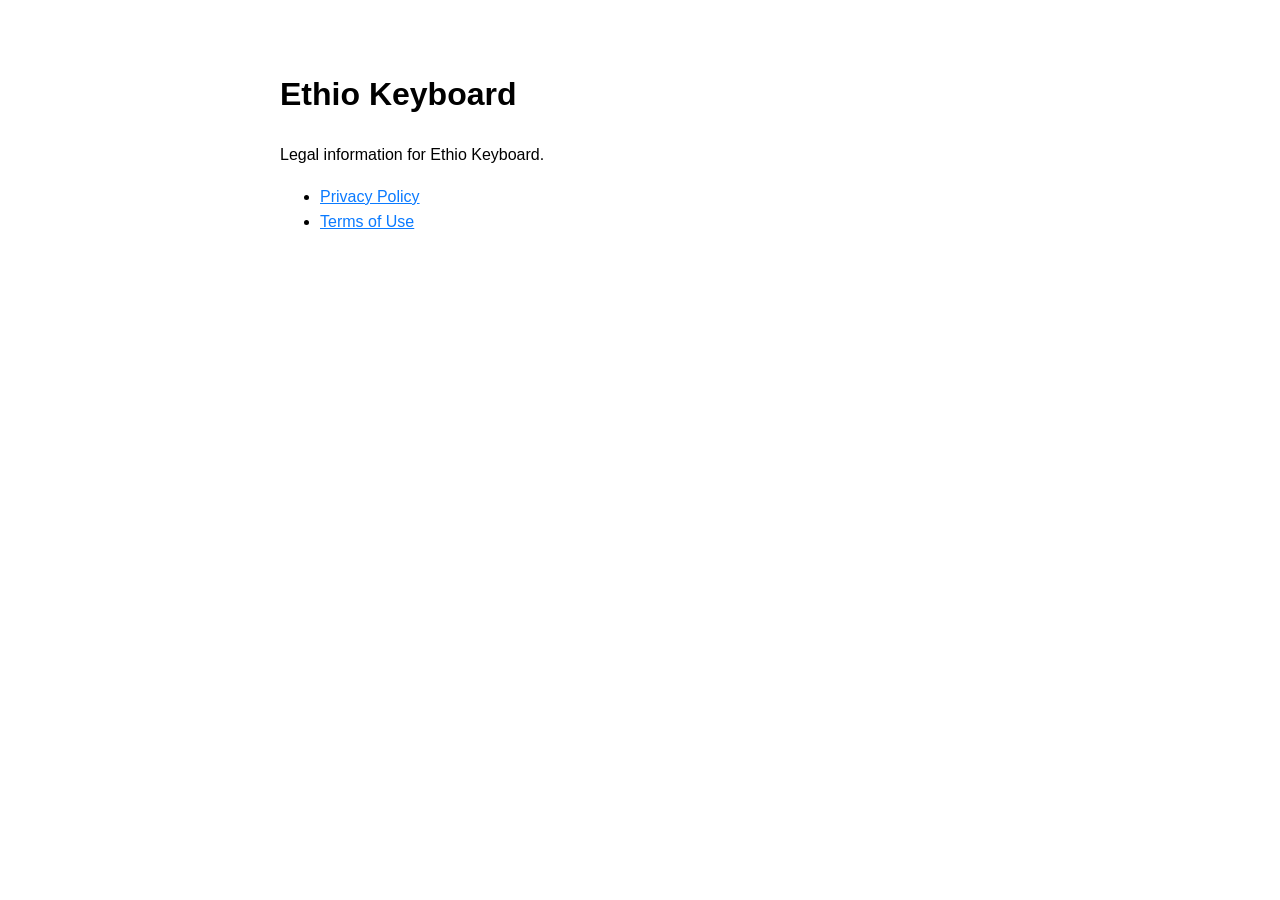
==== index.html @ c9b72274 "Add privacy policy and terms of use" ====
<!doctype html>
<html lang="en">
<head>
  <meta charset="utf-8">
  <meta name="viewport" content="width=device-width, initial-scale=1">
  <title>Ethio Keyboard Legal</title>
  <style>
    :root { color-scheme: light dark; font-family: -apple-system, BlinkMacSystemFont, "Segoe UI", sans-serif; }
    body { max-width: 720px; margin: 0 auto; padding: 48px 24px; line-height: 1.6; }
    a { color: #0a7aff; }
  </style>
</head>
<body>
  <main>
    <h1>Ethio Keyboard</h1>
    <p>Legal information for Ethio Keyboard.</p>
    <ul>
      <li><a href="privacy-policy.md">Privacy Policy</a></li>
      <li><a href="terms-of-use.md">Terms of Use</a></li>
    </ul>
  </main>
</body>
</html>
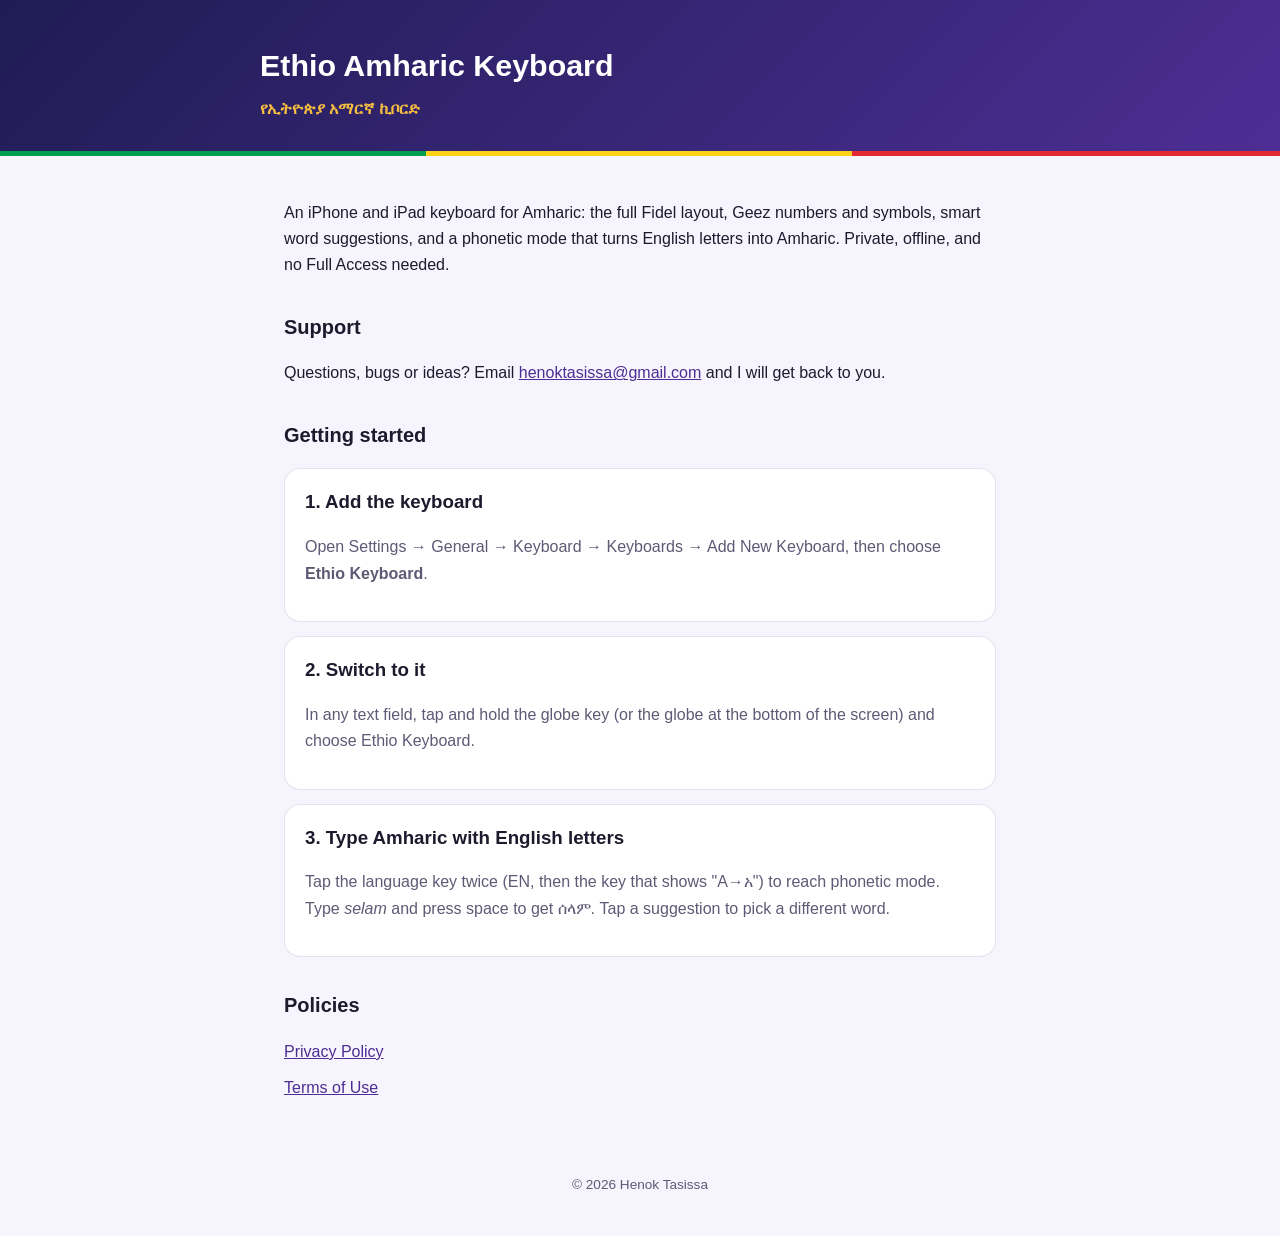
==== commit a5ea2e3e: "Update legal pages: accurate privacy policy, terms and support page - Rewritten as styled web pages " ====
--- a/index.html
+++ b/index.html
@@ -3,21 +3,41 @@
 <head>
   <meta charset="utf-8">
   <meta name="viewport" content="width=device-width, initial-scale=1">
-  <title>Ethio Keyboard Legal</title>
-  <style>
-    :root { color-scheme: light dark; font-family: -apple-system, BlinkMacSystemFont, "Segoe UI", sans-serif; }
-    body { max-width: 720px; margin: 0 auto; padding: 48px 24px; line-height: 1.6; }
-    a { color: #0a7aff; }
-  </style>
+  <title>Ethio Amharic Keyboard – Support</title>
+  <link rel="stylesheet" href="style.css">
 </head>
 <body>
+  <header><div class="inner">
+    <h1>Ethio Amharic Keyboard</h1>
+    <p>የኢትዮጵያ አማርኛ ኪቦርድ</p>
+  </div></header>
+  <div class="stripe"></div>
   <main>
-    <h1>Ethio Keyboard</h1>
-    <p>Legal information for Ethio Keyboard.</p>
-    <ul>
-      <li><a href="privacy-policy.md">Privacy Policy</a></li>
-      <li><a href="terms-of-use.md">Terms of Use</a></li>
+    <p>An iPhone and iPad keyboard for Amharic: the full Fidel layout, Geez numbers and symbols, smart word suggestions, and a phonetic mode that turns English letters into Amharic. Private, offline, and no Full Access needed.</p>
+
+    <h2>Support</h2>
+    <p>Questions, bugs or ideas? Email <a href="mailto:henoktasissa@gmail.com">henoktasissa@gmail.com</a> and I will get back to you.</p>
+
+    <h2>Getting started</h2>
+    <div class="card">
+      <h3>1. Add the keyboard</h3>
+      <p class="muted">Open Settings &rarr; General &rarr; Keyboard &rarr; Keyboards &rarr; Add New Keyboard, then choose <strong>Ethio Keyboard</strong>.</p>
+    </div>
+    <div class="card">
+      <h3>2. Switch to it</h3>
+      <p class="muted">In any text field, tap and hold the globe key (or the globe at the bottom of the screen) and choose Ethio Keyboard.</p>
+    </div>
+    <div class="card">
+      <h3>3. Type Amharic with English letters</h3>
+      <p class="muted">Tap the language key twice (EN, then the key that shows "A&rarr;አ") to reach phonetic mode. Type <em>selam</em> and press space to get ሰላም. Tap a suggestion to pick a different word.</p>
+    </div>
+
+    <h2>Policies</h2>
+    <ul class="links">
+      <li><a href="privacy-policy.html">Privacy Policy</a></li>
+      <li><a href="terms-of-use.html">Terms of Use</a></li>
     </ul>
   </main>
+  <footer>&copy; 2026 Henok Tasissa</footer>
 </body>
 </html>
--- a/style.css
+++ b/style.css
@@ -0,0 +1,54 @@
+:root {
+  color-scheme: light dark;
+  --indigo: #1f1c54;
+  --purple: #4d2e94;
+  --gold: #f5bd40;
+  --bg: #f6f4fc;
+  --card: #ffffff;
+  --text: #1c1b2e;
+  --muted: #5d5a75;
+  --line: rgba(77, 46, 148, 0.14);
+  --link: #4d2e94;
+}
+@media (prefers-color-scheme: dark) {
+  :root {
+    --bg: #0f0d29;
+    --card: #211e4a;
+    --text: #f1effa;
+    --muted: #b4b0d0;
+    --line: rgba(255, 255, 255, 0.12);
+    --link: #f5bd40;
+  }
+}
+* { box-sizing: border-box; }
+body {
+  margin: 0;
+  background: var(--bg);
+  color: var(--text);
+  font-family: -apple-system, BlinkMacSystemFont, "Segoe UI", Roboto, "Noto Sans Ethiopic", sans-serif;
+  line-height: 1.65;
+}
+header {
+  background: linear-gradient(135deg, var(--indigo), var(--purple));
+  color: #fff;
+  padding: 40px 24px 28px;
+}
+header .inner, main { max-width: 760px; margin: 0 auto; }
+header h1 { margin: 0 0 6px; font-size: 1.9rem; }
+header p { margin: 0; color: var(--gold); font-weight: 600; }
+.stripe { height: 5px; background: linear-gradient(90deg, #009e4f 0 33.3%, #fcd116 33.3% 66.6%, #e32934 66.6%); }
+main { padding: 28px 24px 56px; }
+h2 { margin-top: 2rem; font-size: 1.25rem; }
+a { color: var(--link); }
+.card {
+  background: var(--card);
+  border: 1px solid var(--line);
+  border-radius: 16px;
+  padding: 18px 20px;
+  margin: 14px 0;
+}
+.card h3 { margin: 0 0 4px; }
+.muted { color: var(--muted); }
+ul.links { list-style: none; padding: 0; }
+ul.links li { margin: 10px 0; }
+footer { text-align: center; color: var(--muted); font-size: 0.85rem; padding: 0 24px 40px; }
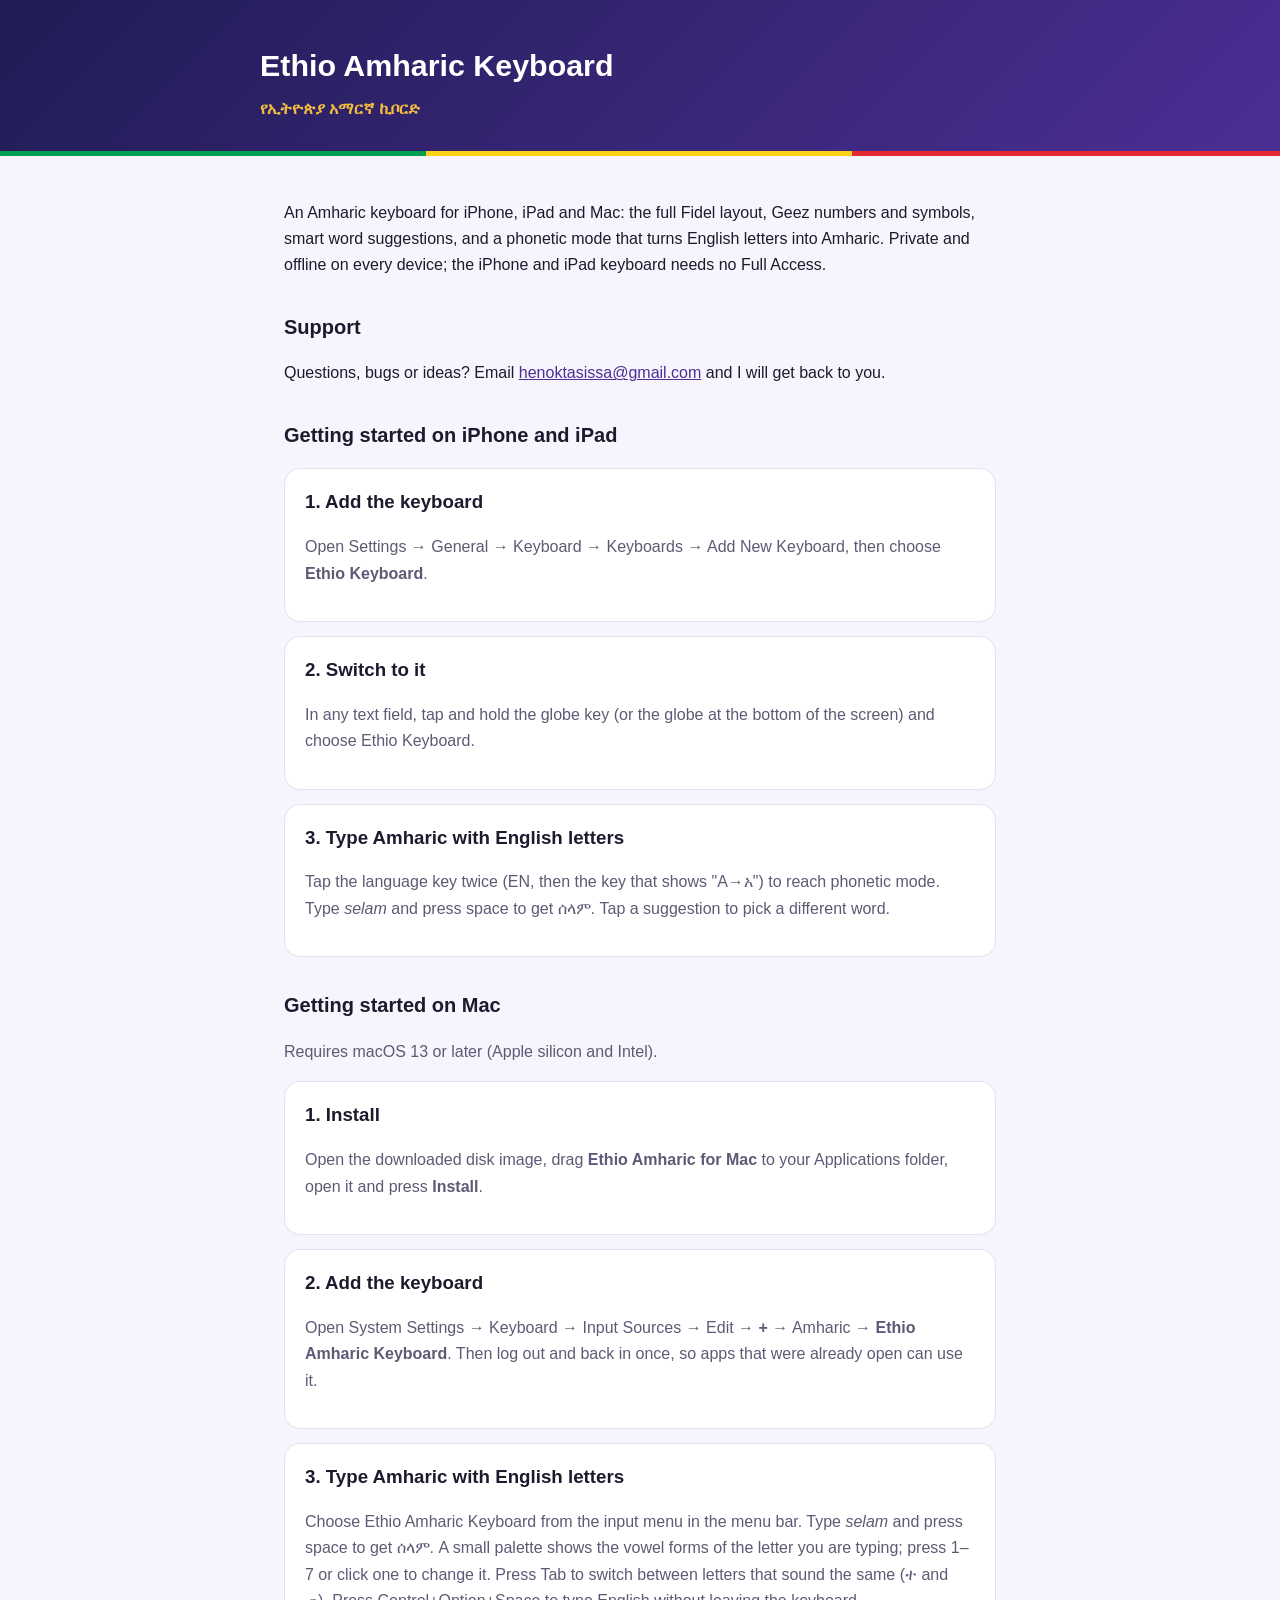
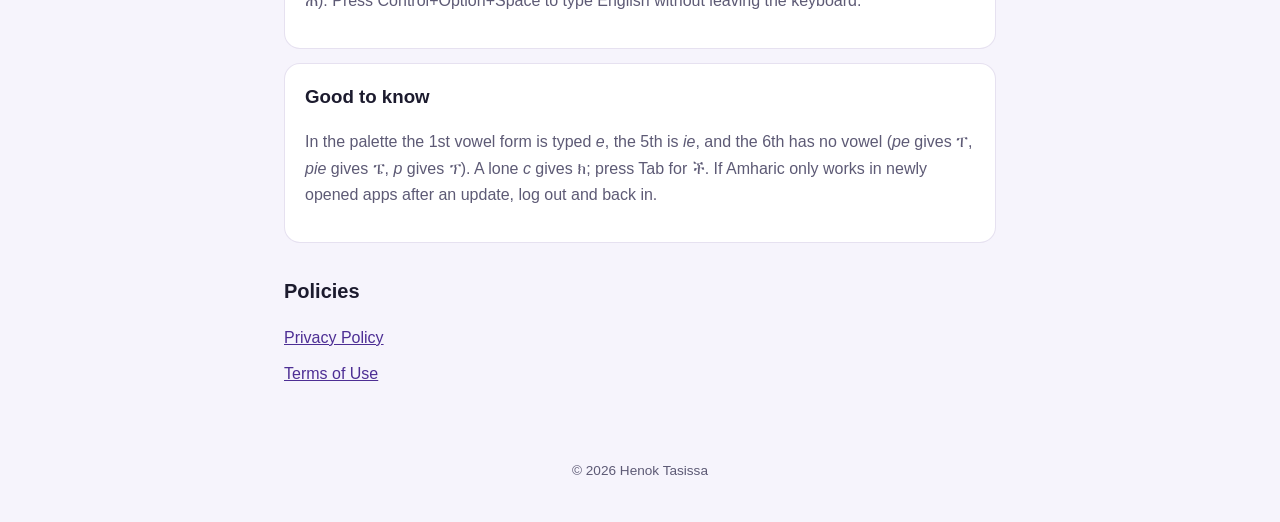
==== commit dbc221a0: "Expand legal and support pages to the Mac app Add Mac getting-started steps, a Mac section in the pr" ====
--- a/index.html
+++ b/index.html
@@ -13,12 +13,12 @@
   </div></header>
   <div class="stripe"></div>
   <main>
-    <p>An iPhone and iPad keyboard for Amharic: the full Fidel layout, Geez numbers and symbols, smart word suggestions, and a phonetic mode that turns English letters into Amharic. Private, offline, and no Full Access needed.</p>
+    <p>An Amharic keyboard for iPhone, iPad and Mac: the full Fidel layout, Geez numbers and symbols, smart word suggestions, and a phonetic mode that turns English letters into Amharic. Private and offline on every device; the iPhone and iPad keyboard needs no Full Access.</p>
 
     <h2>Support</h2>
     <p>Questions, bugs or ideas? Email <a href="mailto:henoktasissa@gmail.com">henoktasissa@gmail.com</a> and I will get back to you.</p>
 
-    <h2>Getting started</h2>
+    <h2>Getting started on iPhone and iPad</h2>
     <div class="card">
       <h3>1. Add the keyboard</h3>
       <p class="muted">Open Settings &rarr; General &rarr; Keyboard &rarr; Keyboards &rarr; Add New Keyboard, then choose <strong>Ethio Keyboard</strong>.</p>
@@ -32,6 +32,25 @@
       <p class="muted">Tap the language key twice (EN, then the key that shows "A&rarr;አ") to reach phonetic mode. Type <em>selam</em> and press space to get ሰላም. Tap a suggestion to pick a different word.</p>
     </div>
 
+    <h2>Getting started on Mac</h2>
+    <p class="muted">Requires macOS 13 or later (Apple silicon and Intel).</p>
+    <div class="card">
+      <h3>1. Install</h3>
+      <p class="muted">Open the downloaded disk image, drag <strong>Ethio Amharic for Mac</strong> to your Applications folder, open it and press <strong>Install</strong>.</p>
+    </div>
+    <div class="card">
+      <h3>2. Add the keyboard</h3>
+      <p class="muted">Open System Settings &rarr; Keyboard &rarr; Input Sources &rarr; Edit &rarr; <strong>+</strong> &rarr; Amharic &rarr; <strong>Ethio Amharic Keyboard</strong>. Then log out and back in once, so apps that were already open can use it.</p>
+    </div>
+    <div class="card">
+      <h3>3. Type Amharic with English letters</h3>
+      <p class="muted">Choose Ethio Amharic Keyboard from the input menu in the menu bar. Type <em>selam</em> and press space to get ሰላም. A small palette shows the vowel forms of the letter you are typing; press 1&ndash;7 or click one to change it. Press Tab to switch between letters that sound the same (ተ and ጠ). Press Control+Option+Space to type English without leaving the keyboard.</p>
+    </div>
+    <div class="card">
+      <h3>Good to know</h3>
+      <p class="muted">In the palette the 1st vowel form is typed <em>e</em>, the 5th is <em>ie</em>, and the 6th has no vowel (<em>pe</em> gives ፐ, <em>pie</em> gives ፔ, <em>p</em> gives ፕ). A lone <em>c</em> gives ክ; press Tab for ች. If Amharic only works in newly opened apps after an update, log out and back in.</p>
+    </div>
+
     <h2>Policies</h2>
     <ul class="links">
       <li><a href="privacy-policy.html">Privacy Policy</a></li>
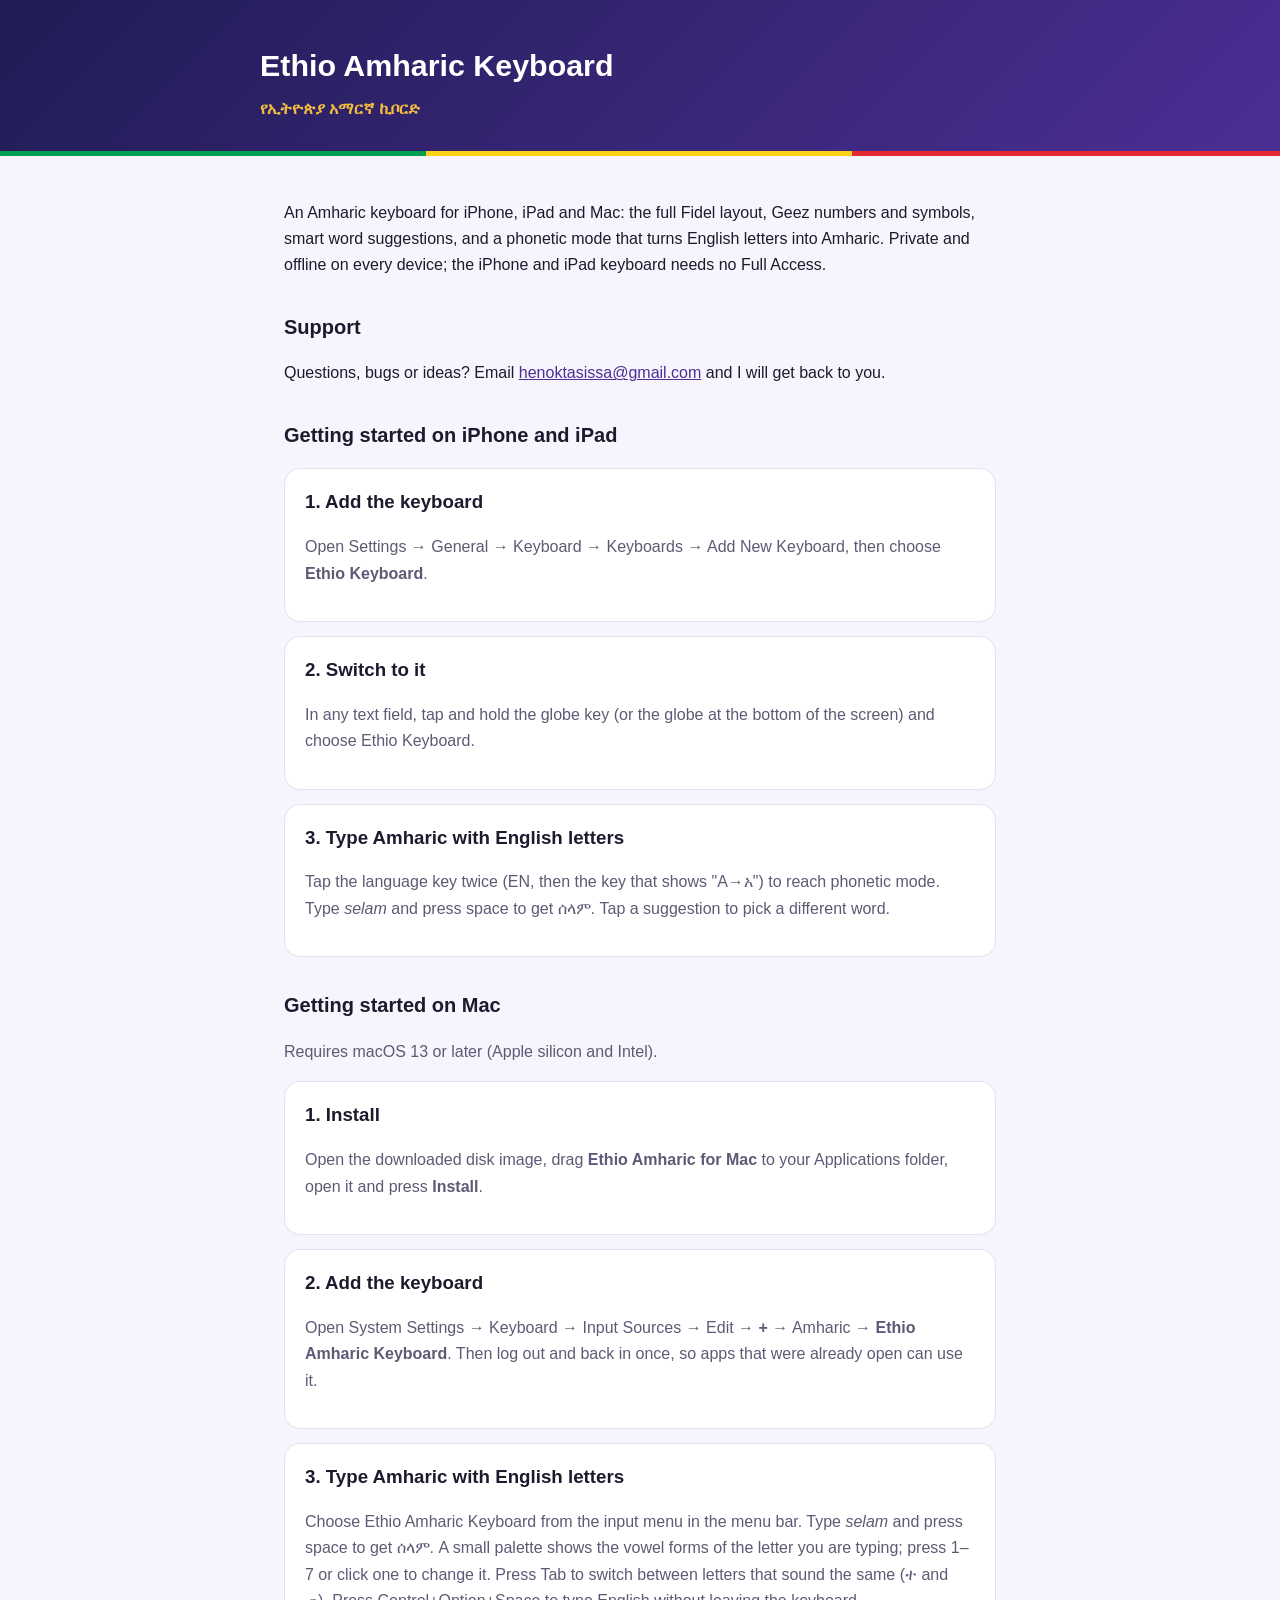
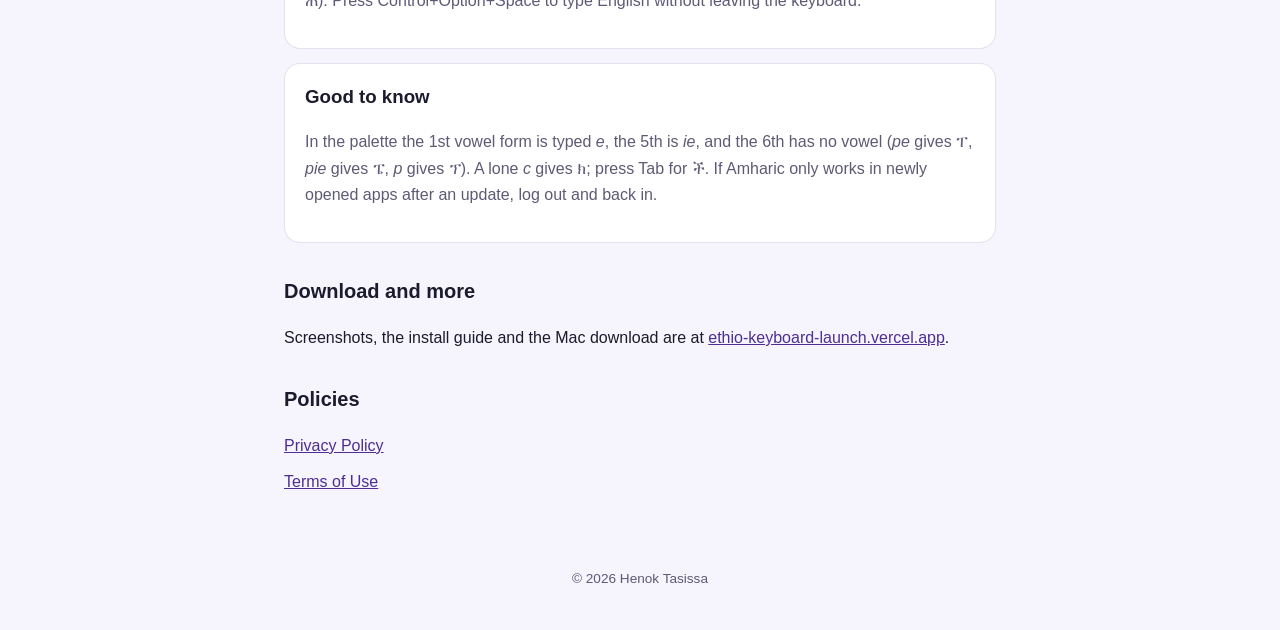
==== commit a9648118: "Support page: link to the launch site Co-Authored-By: Claude Sonnet 5.5 <noreply@anthropic.com>" ====
--- a/index.html
+++ b/index.html
@@ -51,6 +51,9 @@
       <p class="muted">In the palette the 1st vowel form is typed <em>e</em>, the 5th is <em>ie</em>, and the 6th has no vowel (<em>pe</em> gives ፐ, <em>pie</em> gives ፔ, <em>p</em> gives ፕ). A lone <em>c</em> gives ክ; press Tab for ች. If Amharic only works in newly opened apps after an update, log out and back in.</p>
     </div>
 
+    <h2>Download and more</h2>
+    <p>Screenshots, the install guide and the Mac download are at <a href="https://ethio-keyboard-launch.vercel.app">ethio-keyboard-launch.vercel.app</a>.</p>
+
     <h2>Policies</h2>
     <ul class="links">
       <li><a href="privacy-policy.html">Privacy Policy</a></li>
